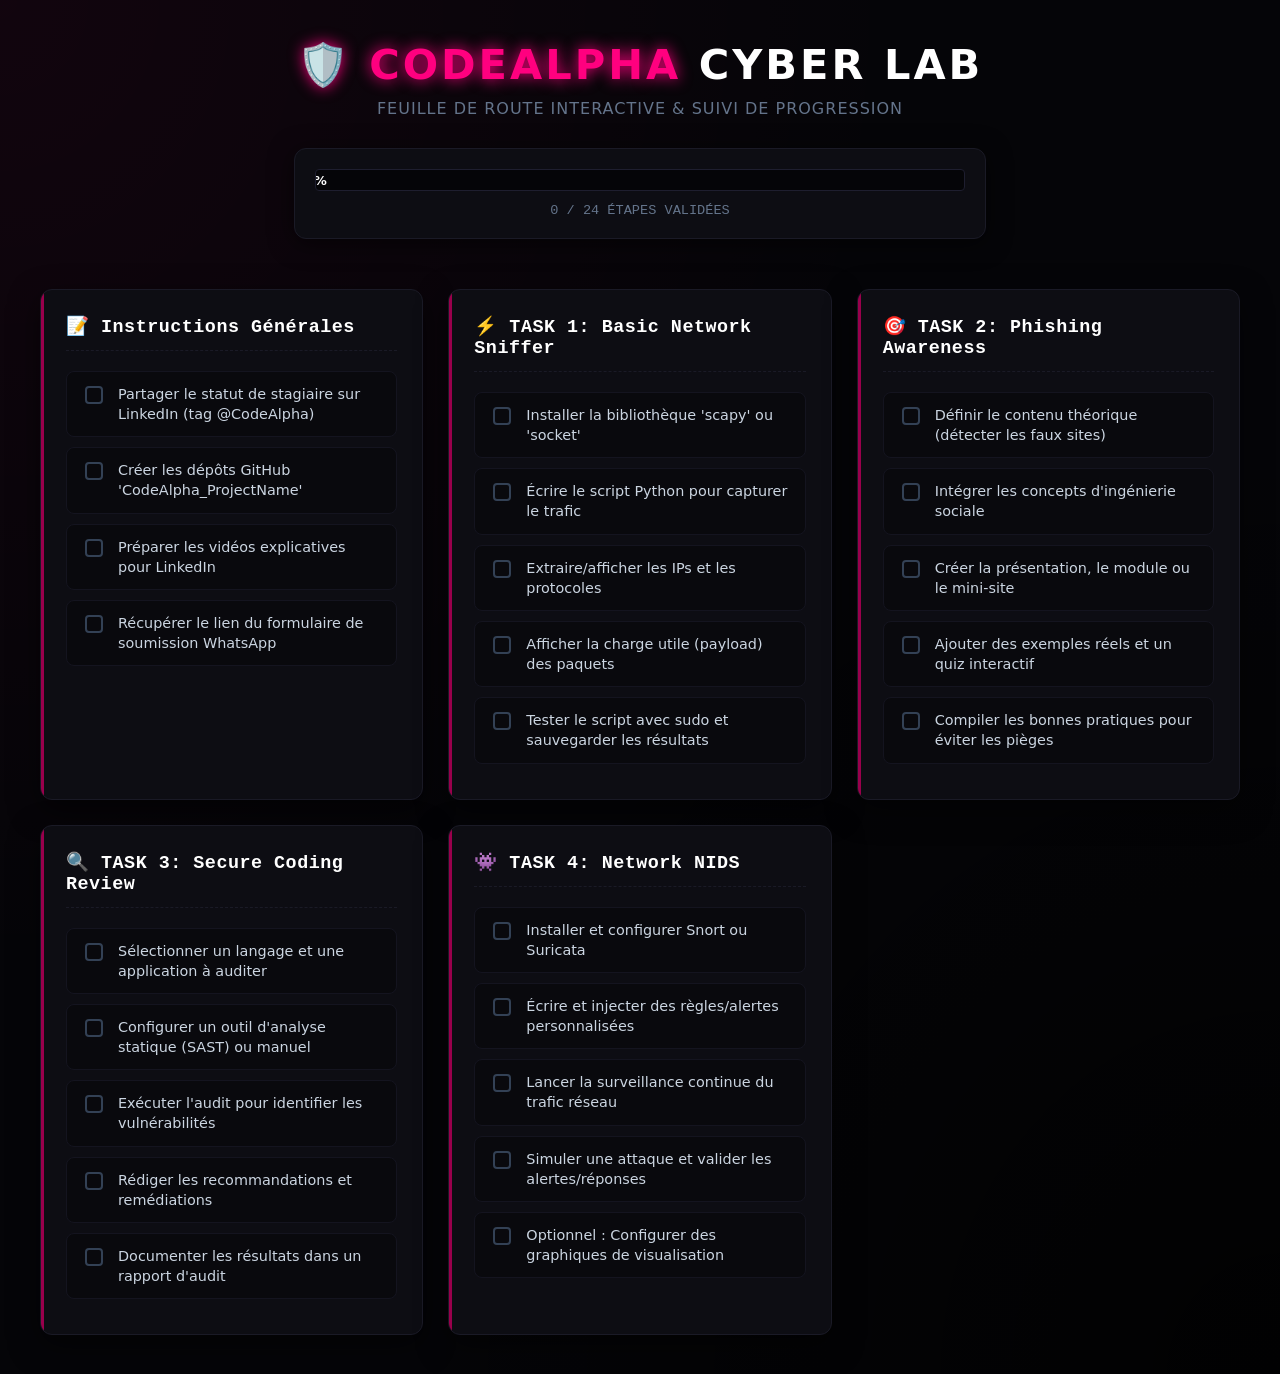
==== index.html @ 6b72a9eb "Initial commit: Ajout du tableau de bord Cyber Pink" ====
<!DOCTYPE html>
<html lang="fr">
<head>
    <meta charset="UTF-8">
    <meta name="viewport" content="width=device-width, initial-scale=1.0">
    <title>CodeAlpha - Cyber Pink Dashboard</title>
    <link rel="stylesheet" href="style.css">
</head>
<body>

    <div class="container">
        <header>
            <h1><span class="glitch">🛡️ CODEALPHA</span> CYBER LAB</h1>
            <p>Feuille de route interactive & Suivi de progression</p>
            
            <div class="progress-box">
                <div class="progress-container">
                    <div class="progress-bar" id="globalProgressBar">0%</div>
                </div>
                <div class="stats" id="globalStats">0 / 0 étapes franchies</div>
            </div>
        </header>

        <main class="grid">
            
            <section class="card c-instructions">
                <h2>📝 Instructions Générales</h2>
                <ul class="todo-list">
                    <li><label><input type="checkbox"> Partager le statut de stagiaire sur LinkedIn (tag @CodeAlpha)</label></li>
                    <li><label><input type="checkbox"> Créer les dépôts GitHub 'CodeAlpha_ProjectName'</label></li>
                    <li><label><input type="checkbox"> Préparer les vidéos explicatives pour LinkedIn</label></li>
                    <li><label><input type="checkbox"> Récupérer le lien du formulaire de soumission WhatsApp</label></li>
                </ul>
            </section>

            <section class="card c-task1">
                <h2>⚡ TASK 1: Basic Network Sniffer</h2>
                <ul class="todo-list">
                    <li><label><input type="checkbox"> Installer la bibliothèque 'scapy' ou 'socket'</label></li>
                    <li><label><input type="checkbox"> Écrire le script Python pour capturer le trafic</label></li>
                    <li><label><input type="checkbox"> Extraire/afficher les IPs et les protocoles</label></li>
                    <li><label><input type="checkbox"> Afficher la charge utile (payload) des paquets</label></li>
                    <li><label><input type="checkbox"> Tester le script avec sudo et sauvegarder les résultats</label></li>
                </ul>
            </section>

            <section class="card c-task2">
                <h2>🎯 TASK 2: Phishing Awareness</h2>
                <ul class="todo-list">
                    <li><label><input type="checkbox"> Définir le contenu théorique (détecter les faux sites)</label></li>
                    <li><label><input type="checkbox"> Intégrer les concepts d'ingénierie sociale</label></li>
                    <li><label><input type="checkbox"> Créer la présentation, le module ou le mini-site</label></li>
                    <li><label><input type="checkbox"> Ajouter des exemples réels et un quiz interactif</label></li>
                    <li><label><input type="checkbox"> Compiler les bonnes pratiques pour éviter les pièges</label></li>
                </ul>
            </section>

            <section class="card c-task3">
                <h2>🔍 TASK 3: Secure Coding Review</h2>
                <ul class="todo-list">
                    <li><label><input type="checkbox"> Sélectionner un langage et une application à auditer</label></li>
                    <li><label><input type="checkbox"> Configurer un outil d'analyse statique (SAST) ou manuel</label></li>
                    <li><label><input type="checkbox"> Exécuter l'audit pour identifier les vulnérabilités</label></li>
                    <li><label><input type="checkbox"> Rédiger les recommandations et remédiations</label></li>
                    <li><label><input type="checkbox"> Documenter les résultats dans un rapport d'audit</label></li>
                </ul>
            </section>

            <section class="card c-task4">
                <h2>👾 TASK 4: Network NIDS</h2>
                <ul class="todo-list">
                    <li><label><input type="checkbox"> Installer et configurer Snort ou Suricata</label></li>
                    <li><label><input type="checkbox"> Écrire et injecter des règles/alertes personnalisées</label></li>
                    <li><label><input type="checkbox"> Lancer la surveillance continue du trafic réseau</label></li>
                    <li><label><input type="checkbox"> Simuler une attaque et valider les alertes/réponses</label></li>
                    <li><label><input type="checkbox"> Optionnel : Configurer des graphiques de visualisation</label></li>
                </ul>
            </section>

        </main>
    </div>

    <script src="script.js"></script>
</body>
</html>
---- style.css ----
/* --- PALETTE CYBERPUNK ROSE & NOIR --- */
:root {
    --bg-dark: #050508;          /* Noir ultra profond */
    --card-bg: #0d0d13;          /* Noir Obsidian */
    --panel-border: #1a1a26;     /* Bordure sombre */
    --text-main: #f1f5f9;        /* Blanc cassé */
    --text-muted: #64748b;       /* Gris ardoise */
    
    /* Déclinaisons de Rose Cyber Néon */
    --cyber-rose: #ff007f;       /* Rose Néon Principal */
    --cyber-rose-dim: #99004c;   /* Rose sombre pour états inactifs */
    --cyber-rose-glow: rgba(255, 0, 127, 0.25);
    
    --success-green: #10b981;    /* Vert de validation */
}

/* --- STRUCTURE GÉNÉRALE --- */
body {
    font-family: 'Segoe UI', system-ui, -apple-system, sans-serif;
    background-color: var(--bg-dark);
    background-image: 
        radial-gradient(at 0% 0%, rgba(255, 0, 127, 0.05) 0px, transparent 50%),
        radial-gradient(at 100% 100%, rgba(0, 0, 0, 0.8) 0px, transparent 50%);
    color: var(--text-main);
    margin: 0;
    padding: 40px 20px;
    min-height: 100vh;
    display: flex;
    justify-content: center;
}

.container {
    max-width: 1200px;
    width: 100%;
}

/* --- EN-TÊTE --- */
header {
    text-align: center;
    margin-bottom: 50px;
}

h1 {
    font-size: 2.6rem;
    font-weight: 900;
    text-transform: uppercase;
    letter-spacing: 3px;
    margin: 0 0 10px 0;
    color: #ffffff;
}

.glitch {
    color: var(--cyber-rose);
    text-shadow: 0 0 15px var(--cyber-rose);
}

header p {
    color: var(--text-muted);
    font-size: 1rem;
    text-transform: uppercase;
    letter-spacing: 1px;
    margin: 0 0 30px 0;
}

/* --- BARRE DE PROGRESSION ROSE --- */
.progress-box {
    background: var(--card-bg);
    border: 1px solid var(--panel-border);
    border-radius: 12px;
    padding: 20px;
    max-width: 650px;
    margin: 0 auto;
    box-shadow: 0 4px 25px rgba(0, 0, 0, 0.6);
}

.progress-container {
    background: #050508;
    border-radius: 4px;
    height: 20px;
    overflow: hidden;
    position: relative;
    border: 1px solid #1e1e2f;
}

.progress-bar {
    background: linear-gradient(90deg, var(--cyber-rose-dim), var(--cyber-rose));
    width: 0%;
    height: 100%;
    display: flex;
    align-items: center;
    justify-content: center;
    font-size: 0.8rem;
    font-weight: 800;
    color: #ffffff;
    transition: width 0.5s cubic-bezier(0.4, 0, 0.2, 1);
    box-shadow: 0 0 15px var(--cyber-rose);
}

.stats {
    margin-top: 12px;
    font-size: 0.85rem;
    color: var(--text-muted);
    font-family: monospace;
}

/* --- CARTES CYBER SÉCURITÉ --- */
.grid {
    display: grid;
    grid-template-columns: repeat(auto-fit, minmax(350px, 1fr));
    gap: 25px;
    margin-top: 20px;
}

.card {
    background: var(--card-bg);
    border: 1px solid var(--panel-border);
    border-radius: 12px;
    padding: 25px;
    position: relative;
    overflow: hidden;
    box-shadow: 0 10px 30px rgba(0, 0, 0, 0.5);
    transition: all 0.3s ease;
}

/* Effet de lueur et surbrillance rose au survol */
.card:hover {
    transform: translateY(-3px);
    border-color: var(--cyber-rose);
    box-shadow: 0 0 20px var(--cyber-rose-glow), 0 10px 30px rgba(0, 0, 0, 0.7);
}

.card h2 {
    font-size: 1.15rem;
    font-weight: 700;
    margin-top: 0;
    margin-bottom: 20px;
    color: #ffffff;
    letter-spacing: 0.5px;
    border-bottom: 1px dashed #1a1a26;
    padding-bottom: 12px;
    font-family: monospace;
}

/* Petit indicateur rose sur le côté de chaque carte */
.card::before {
    content: "";
    position: absolute;
    top: 0;
    left: 0;
    width: 3px;
    height: 100%;
    background: var(--cyber-rose-dim);
    transition: background 0.3s ease;
}

.card:hover::before {
    background: var(--cyber-rose);
    box-shadow: 0 0 10px var(--cyber-rose);
}

/* --- LISTE INTERACTIVE --- */
.todo-list {
    list-style: none;
    padding: 0;
    margin: 0;
}

.todo-list li {
    background: #09090d;
    border: 1px solid #14141f;
    border-radius: 8px;
    margin-bottom: 10px;
    padding: 12px 14px;
    transition: all 0.2s ease;
}

.todo-list li:hover {
    background: #11111a;
    border-color: #26263a;
}

.todo-list label {
    display: flex;
    align-items: flex-start;
    gap: 12px;
    cursor: pointer;
    font-size: 0.9rem;
    color: #cbd5e1;
    line-height: 1.4;
    user-select: none;
}

/* --- CHECKBOX SÉCURISÉE ROSE NÉON --- */
.todo-list input[type="checkbox"] {
    appearance: none;
    -webkit-appearance: none;
    width: 18px;
    height: 18px;
    border: 2px solid #334155;
    border-radius: 4px;
    background: transparent;
    cursor: pointer;
    display: grid;
    place-content: center;
    margin-top: 2px;
    flex-shrink: 0;
    transition: all 0.2s ease;
}

.todo-list input[type="checkbox"]::before {
    content: "";
    width: 10px;
    height: 10px;
    transform: scale(0);
    transition: 0.15s transform ease-in-out;
    background-color: #ffffff;
    clip-path: polygon(14% 44%, 0 65%, 50% 100%, 100% 16%, 80% 0%, 43% 62%);
}

.todo-list input[type="checkbox"]:checked {
    background: var(--cyber-rose);
    border-color: var(--cyber-rose);
    box-shadow: 0 0 8px var(--cyber-rose);
}

.todo-list input[type="checkbox"]:checked::before {
    transform: scale(1);
}

/* --- ÉTAT APPRÈS VALIDATION (BARRÉ) --- */
.todo-list li.completed {
    border-color: rgba(255, 0, 127, 0.1) !important;
    background: rgba(255, 0, 127, 0.01) !important;
    opacity: 0.4;
}

.todo-list li.completed label {
    text-decoration: line-through;
    color: var(--text-muted);
}
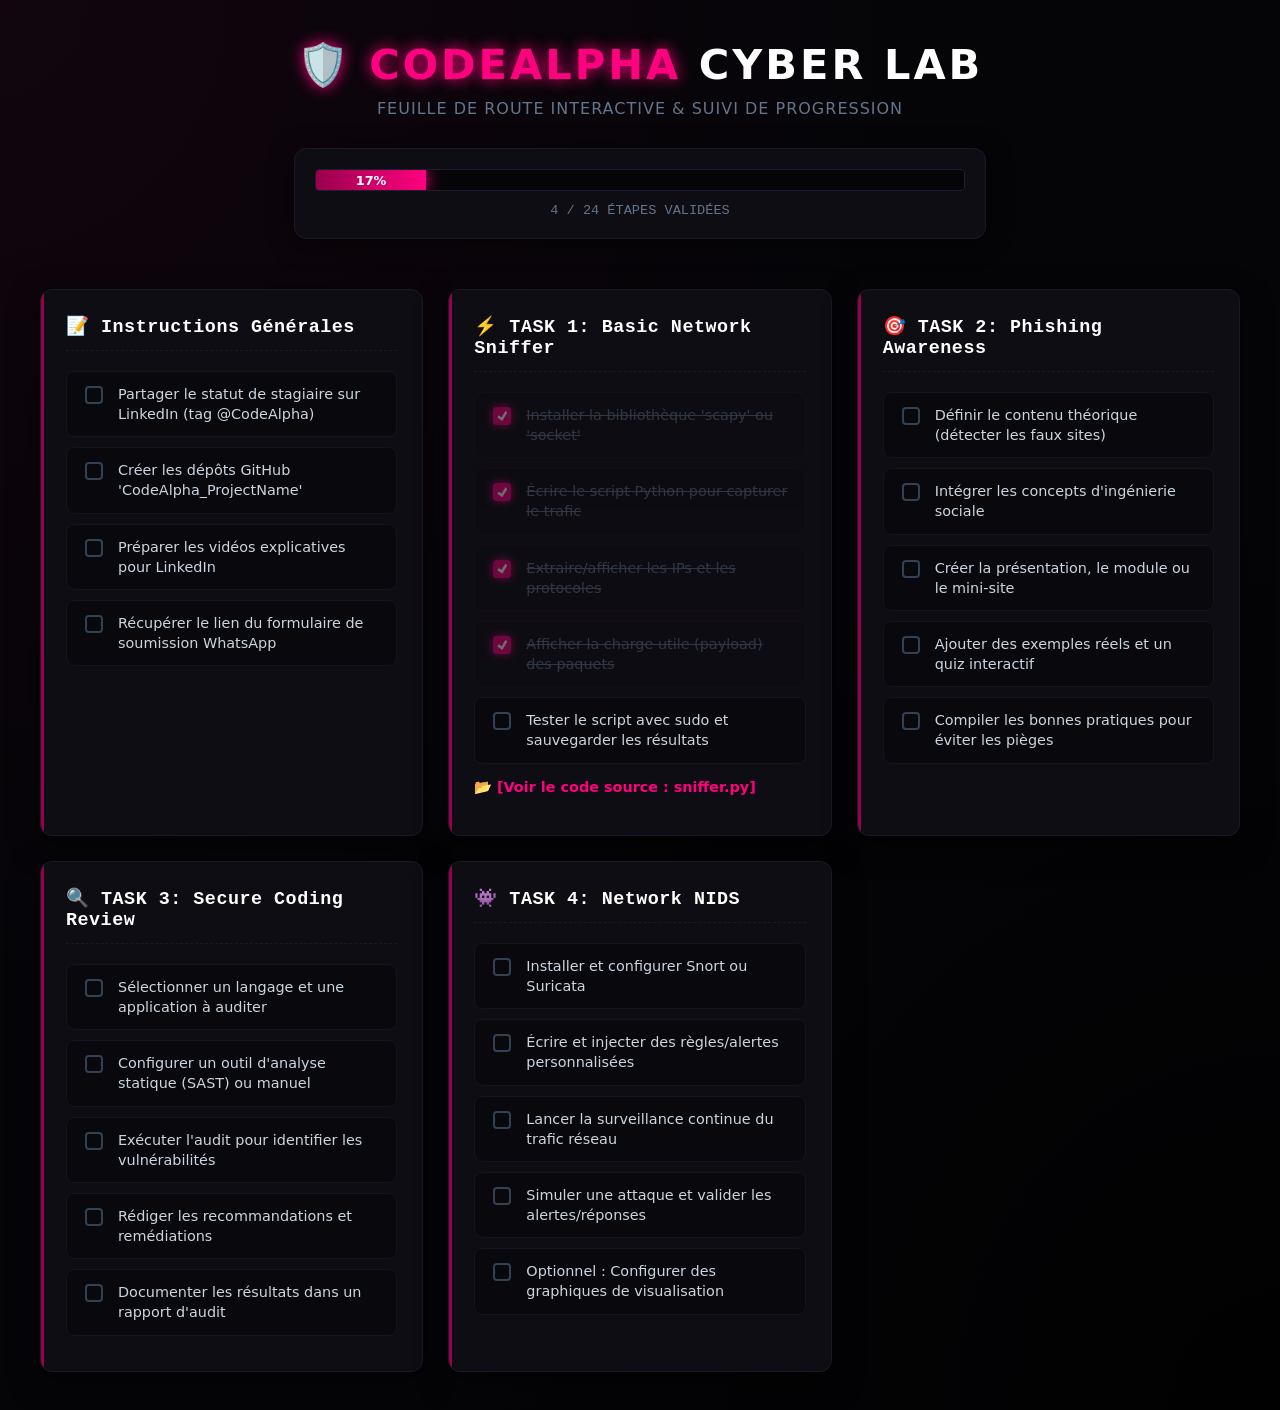
==== commit 7a401fe7: "Validation de TASK1 et modification du carnet" ====
--- a/index.html
+++ b/index.html
@@ -36,12 +36,15 @@
             <section class="card c-task1">
                 <h2>⚡ TASK 1: Basic Network Sniffer</h2>
                 <ul class="todo-list">
-                    <li><label><input type="checkbox"> Installer la bibliothèque 'scapy' ou 'socket'</label></li>
-                    <li><label><input type="checkbox"> Écrire le script Python pour capturer le trafic</label></li>
-                    <li><label><input type="checkbox"> Extraire/afficher les IPs et les protocoles</label></li>
-                    <li><label><input type="checkbox"> Afficher la charge utile (payload) des paquets</label></li>
+                    <li><label><input type="checkbox" checked> Installer la bibliothèque 'scapy' ou 'socket'</label></li>
+                    <li><label><input type="checkbox" checked> Écrire le script Python pour capturer le trafic</label></li>
+                    <li><label><input type="checkbox" checked> Extraire/afficher les IPs et les protocoles</label></li>
+                    <li><label><input type="checkbox" checked> Afficher la charge utile (payload) des paquets</label></li>
                     <li><label><input type="checkbox"> Tester le script avec sudo et sauvegarder les résultats</label></li>
                 </ul>
+                <p style="margin-top: 15px; font-size: 0.9em;">
+                    📂 <a href="sniffer.py" style="color: #ff007f; text-decoration: none; font-weight: bold;">[Voir le code source : sniffer.py]</a>
+                </p>
             </section>
 
             <section class="card c-task2">
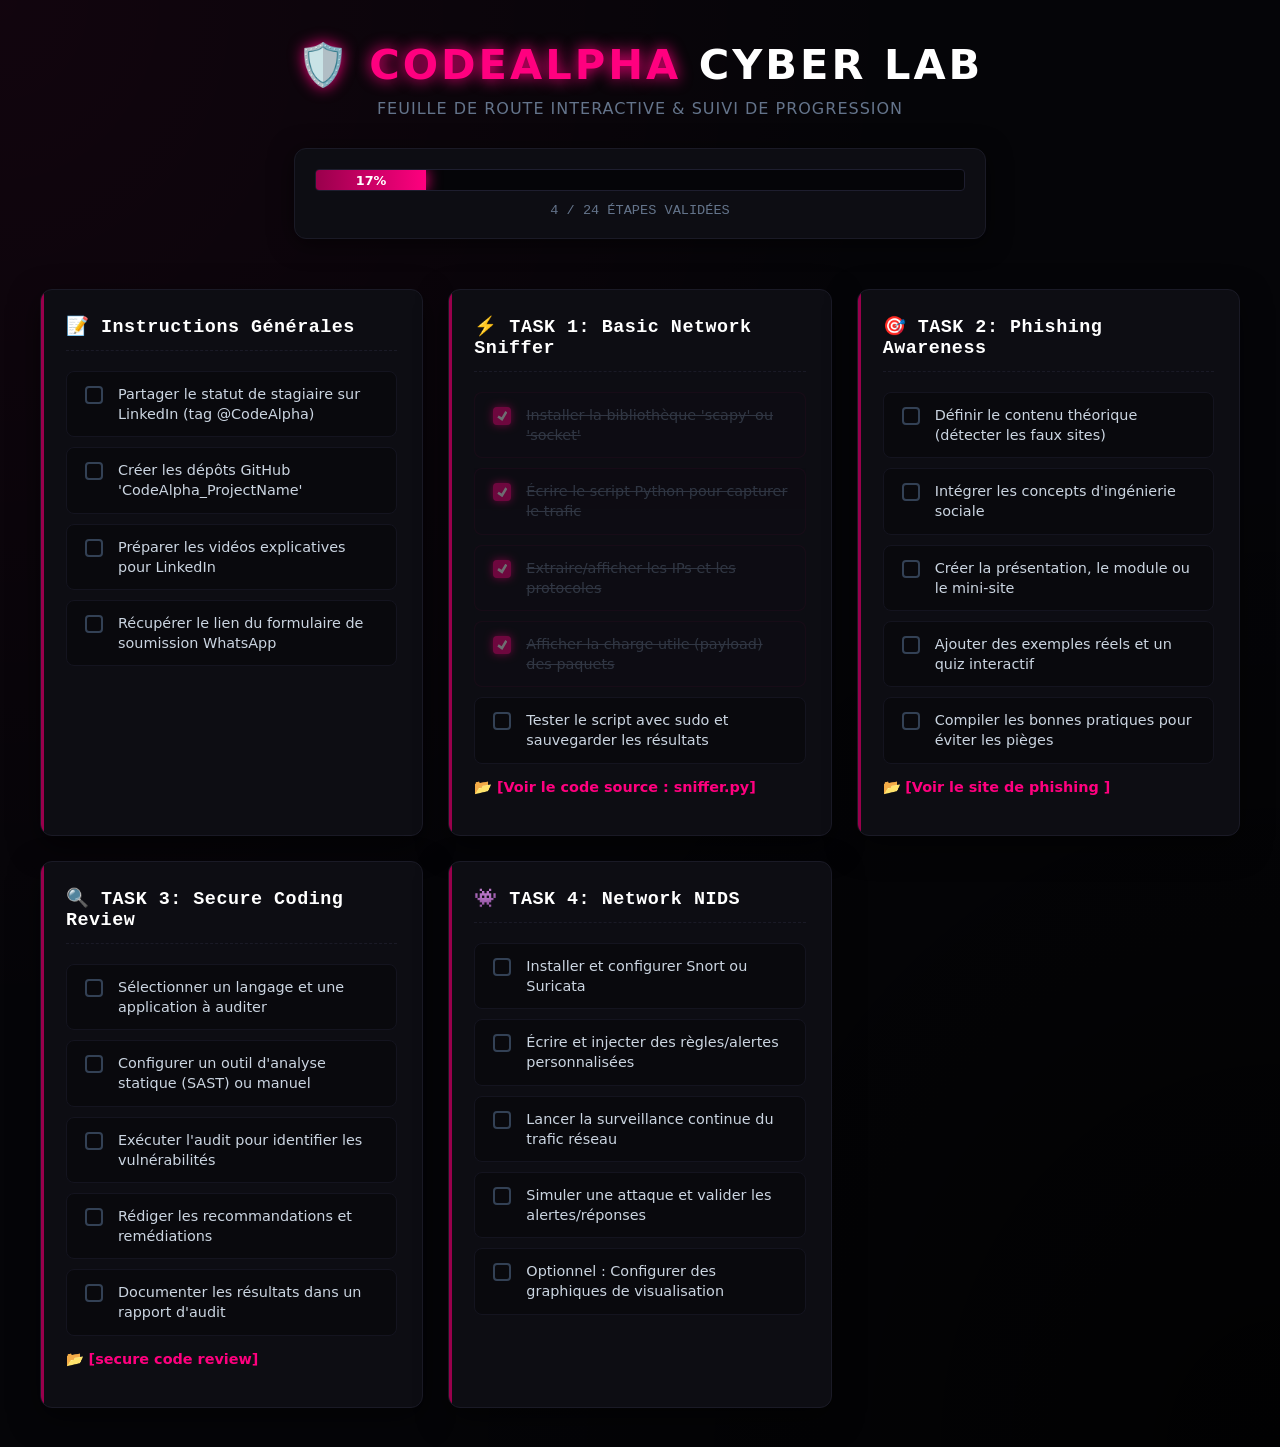
==== commit 1eab98ef: "tache 3 et 4" ====
--- a/index.html
+++ b/index.html
@@ -43,7 +43,7 @@
                     <li><label><input type="checkbox"> Tester le script avec sudo et sauvegarder les résultats</label></li>
                 </ul>
                 <p style="margin-top: 15px; font-size: 0.9em;">
-                    📂 <a href="sniffer.py" style="color: #ff007f; text-decoration: none; font-weight: bold;">[Voir le code source : sniffer.py]</a>
+                    📂 <a href="TASK1/sniffer.py" style="color: #ff007f; text-decoration: none; font-weight: bold;">[Voir le code source : sniffer.py]</a>
                 </p>
             </section>
 
@@ -56,6 +56,9 @@
                     <li><label><input type="checkbox"> Ajouter des exemples réels et un quiz interactif</label></li>
                     <li><label><input type="checkbox"> Compiler les bonnes pratiques pour éviter les pièges</label></li>
                 </ul>
+                <p style="margin-top: 15px; font-size: 0.9em;">
+                    📂 <a href="TASK2/index.html" style="color: #ff007f; text-decoration: none; font-weight: bold;">[Voir le site de phishing ]</a>
+                </p>
             </section>
 
             <section class="card c-task3">
@@ -67,6 +70,9 @@
                     <li><label><input type="checkbox"> Rédiger les recommandations et remédiations</label></li>
                     <li><label><input type="checkbox"> Documenter les résultats dans un rapport d'audit</label></li>
                 </ul>
+                <p style="margin-top: 15px; font-size: 0.9em;">
+                    📂 <a href="TASK3/README.md" style="color: #ff007f; text-decoration: none; font-weight: bold;">[secure code review]</a>
+                </p>
             </section>
 
             <section class="card c-task4">
